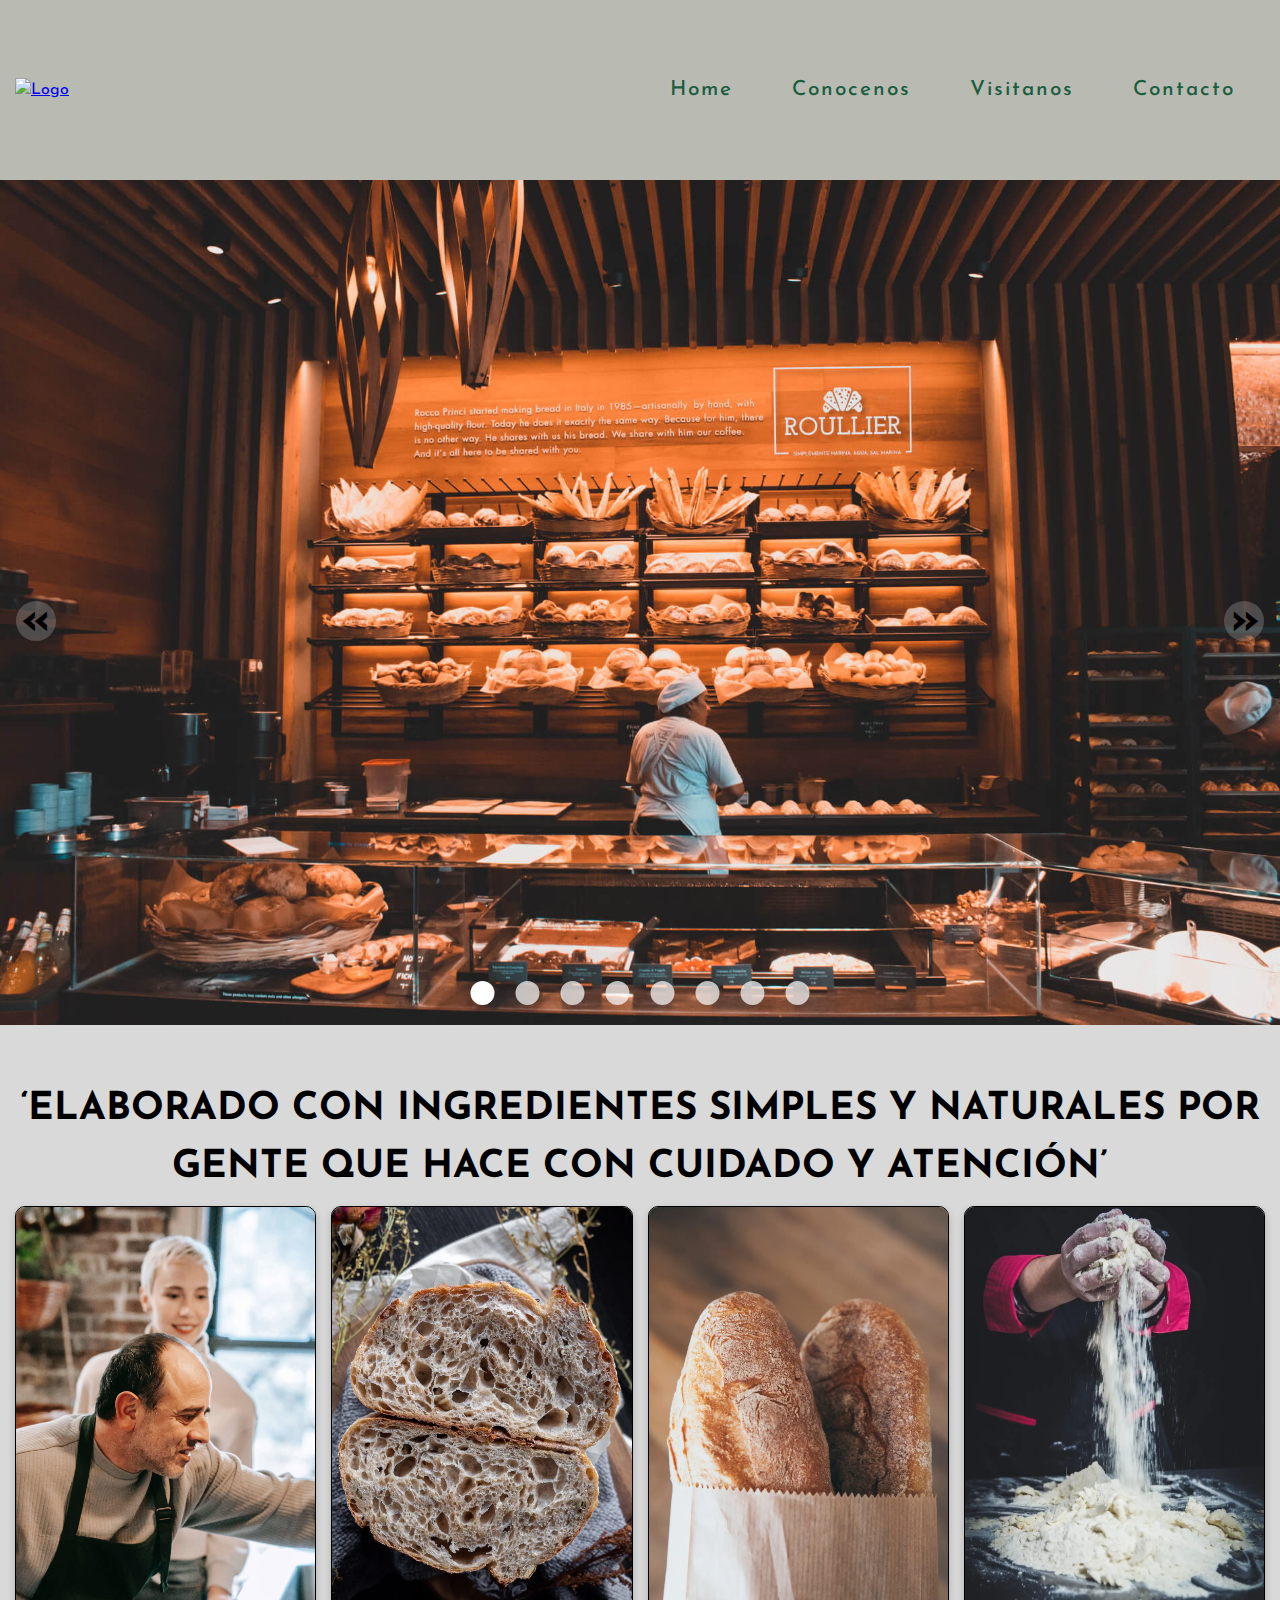
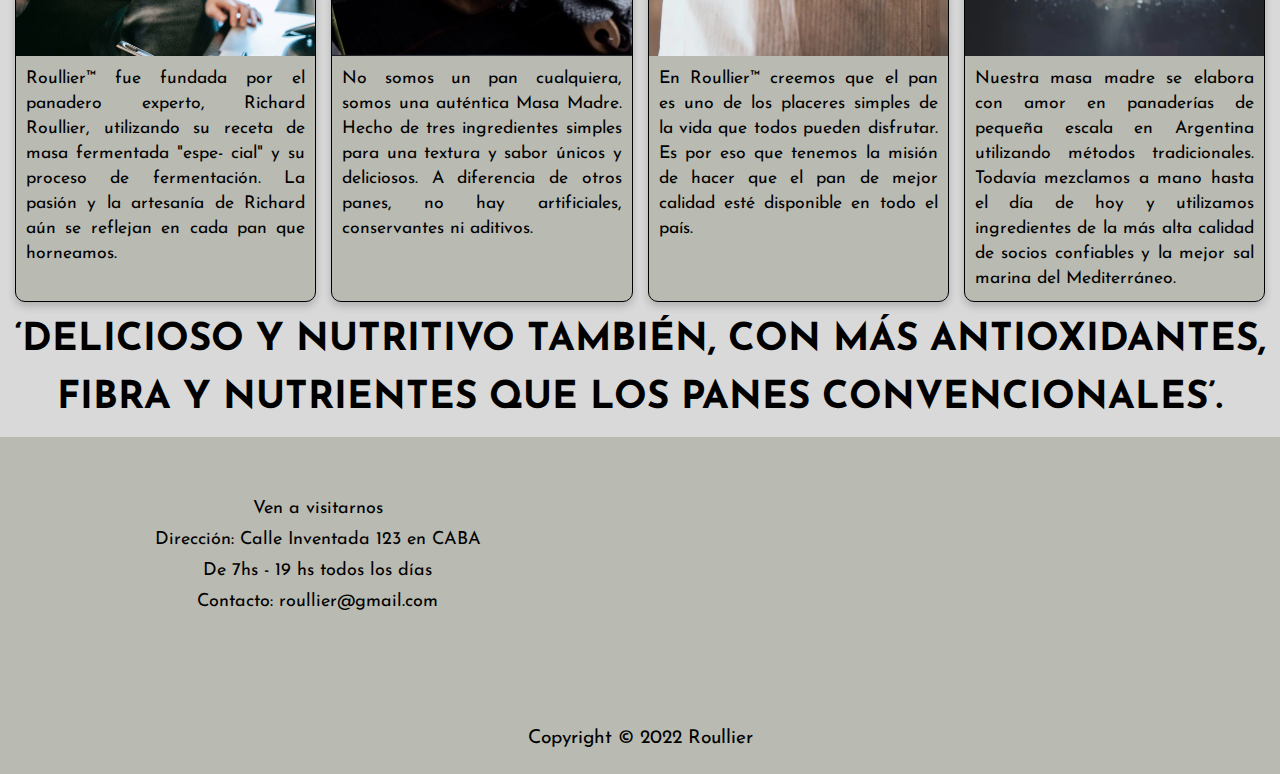
==== index.html @ 794fd3cb "cambio en conocenos" ====
<!DOCTYPE html>
<html lang="en">
<head>
	  <meta charset="UTF-8"/>
	  <meta content="width=device-width, initial-scale=1" name="viewport"/>
	  <title>Roullier™ Index</title>
	  <meta http-equiv="X-UA-Compatible" content="IE=edge"/>
	  <link rel="stylesheet" href="style.css"/>
	  <link rel="preconnect" href="https://fonts.googleapis.com"/>
	  <link rel="preconnect" href="https://fonts.gstatic.com" crossorigin/>
	  <link
			  href="https://fonts.googleapis.com/css2?family=Josefin+Sans:wght@400;500;600;700&family=Montserrat:wght@100&display=swap"
			  rel="stylesheet"
	  />
	  <script
			  src="https://kit.fontawesome.com/a5eb905d06.js"
			  crossorigin="anonymous"
	  ></script>
	  <link rel="shortcut icon" href="img/favicon.ico" type="image/x-icon"/>
</head>
<body>
<header class="primary-heading">
	  <nav class="nav">
			<div class="nav__logo">
				  <a href="#start">
						<img src="img/roullier-logo-no-background.png" alt="Logo"
						/></a>
			</div>
			<ul class="nav__links">
				  <li class="nav__link"><a href="#start">Home</a></li>
				  <li class="nav__link"><a href="/conocenos.html">Conocenos</a></li>
				  <li class="nav__link"><a href="#end">Visitanos</a></li>
				  <li class="nav__link"><a href="/contacto.html">Contacto</a></li>
			</ul>
			<div class="nav__burger">
				  <div class="line1"></div>
				  <div class="line2"></div>
				  <div class="line3"></div>
			</div>
	  </nav>
</header>
<main id="start" class="main">
	  <div class="carousel">
			<ul class="carousel__track">
				  <li class="carousel__img carousel__img-visible">
						<img src="img/imgCarousel1.webp" alt=""/>
				  </li>
				  <li class="carousel__img">
						<img src="img/imgCarousel2.webp" alt=""/>
				  </li>
				  <li class="carousel__img">
						<img src="img/imgCarousel3.webp" alt=""/>
				  </li>
				  <li class="carousel__img">
						<img src="img/imgCarousel4.webp" alt=""/>
				  </li>
				  <li class="carousel__img">
						<img src="img/imgCarousel5.webp" alt=""/>
				  </li>
				  <li class="carousel__img">
						<img src="img/imgCarousel6.webp" alt=""/>
				  </li>
				  <li class="carousel__img">
						<img src="img/imgCarousel7.webp" alt=""/>
				  </li>
				  <li class="carousel__img">
						<img src="img/imgCarousel8.webp" alt=""/>
				  </li>
			</ul>
			<div class="carousel__buttons">
				  <button class="carousel__button carousel__button--prev">
						&#171;
				  </button>
				  <button class="carousel__button carousel__button--next">
						&#187;
				  </button>
			</div>
			<div class="carousel__indicators">
				  <button
						  class="carousel__indicator carousel__indicator__active"
				  ></button>
				  <button class="carousel__indicator"></button>
				  <button class="carousel__indicator"></button>
				  <button class="carousel__indicator"></button>
				  <button class="carousel__indicator"></button>
				  <button class="carousel__indicator"></button>
				  <button class="carousel__indicator"></button>
				  <button class="carousel__indicator"></button>
			</div>
	  </div>
	  
	  <section class="section-one">
			<div class="section-one__text">
				  <h1>‘ELABORADO CON INGREDIENTES SIMPLES Y NATURALES POR GENTE QUE HACE CON
						CUIDADO Y ATENCIÓN’
				  </h1>
			</div>
			
			<div class="section-one__green">
				  <div class="card">
						<img src="img/imgCol1.webp" class="card__img"/>
						<div class="card__body">
							  <p class="card__text">
									Roullier™ fue fundada por el panadero experto, Richard Roullier,
									utilizando su receta de masa fermentada "espe- cial" y su proceso
									de fermentación. La pasión y la artesanía de Richard aún se
									reflejan en cada pan que horneamos.
							  </p>
						</div>
				  </div>
				  <div class="card">
						<img src="img/imgCol2.webp" class="card__img"/>
						<div class="card__body">
							  <p class="card__text">
									No somos un pan cualquiera, somos una auténtica Masa Madre.
									Hecho de tres ingredientes simples para una textura y sabor
									únicos y deliciosos. A diferencia de otros panes, no hay
									artificiales, conservantes ni aditivos.
							  </p>
						</div>
				  </div>
				  
				  <div class="card card__middle">
						<img src="img/imgCol3.webp" class="card__img"/>
						<div class="card__body">
							  <p class="card__text">
									En Roullier™ creemos que el pan es uno de los placeres simples
									de la vida que todos pueden disfrutar. Es por eso que tenemos la
									misión de hacer que el pan de mejor calidad esté disponible en
									todo el país.
							  </p>
						</div>
				  
				  </div>
				  
				  <div class="card card__middle">
						<img src="img/imgCol4.webp" class="card__img"/>
						<div class="card__body">
							  <p class="card__text">
									Nuestra masa madre se elabora con amor en panaderías de pequeña
									escala en Argentina utilizando métodos tradicionales. Todavía
									mezclamos a mano hasta el día de hoy y utilizamos ingredientes
									de la más alta calidad de socios confiables y la mejor sal
									marina del Mediterráneo.
							  </p>
						</div>
				  </div>
			
			</div>
			<div class="section-one__text">
				  <h1>
						‘DELICIOSO Y NUTRITIVO TAMBIÉN, CON MÁS ANTIOXIDANTES, FIBRA Y
						NUTRIENTES QUE LOS PANES CONVENCIONALES’.
				  </h1>
			</div>
	  
	  </section>
</main>

<footer class="footer">
	  <div class="footer__contact">
			<ul>
				  <li>Ven a visitarnos</li>
				  <li>Dirección: Calle Inventada 123 en CABA</li>
				  <li>De 7hs - 19 hs todos los días</li>
				  <li>Contacto: roullier@gmail.com</li>
				  <li>
						<a href=""><i class="fa-brands fa-whatsapp fa-xl"></i></a
						><a href=""><i class="fa-brands fa-instagram fa-xl"></i></a>
						<a href=""> <i class="fa-brands fa-facebook-f fa-xl"></i></a>
						<a href=""><i class="fa-brands fa-pinterest-p fa-xl"></i></a>
				  </li>
			</ul>
			<div class="map">
				  <iframe
						  src="https://www.google.com/maps/embed?pb=!1m18!1m12!1m3!1d105089.18487951913!2d-58.51975535823997!3d-34.603225189045624!2m3!1f0!2f0!3f0!3m2!1i1024!2i768!4f13.1!3m3!1m2!1s0x95bcb579510de101%3A0x88c0b776a1d90a3b!2zQm_Du2xhbg!5e0!3m2!1ses-419!2sar!4v1664682554172!5m2!1ses-419!2sar"
						  width="400"
						  height="200"
						  style="border: 0"
						  allowfullscreen=""
						  loading="lazy"
						  referrerpolicy="no-referrer-when-downgrade"
				  ></iframe>
			</div>
			
	  </div>
	  <p id="end">Copyright © 2022 Roullier</p>
</footer>
<script src="app.js"></script>
<script src="carousel.js"></script>
</body>
</html>
---- style.css ----
/*Reset*/
/* Box sizing reglas*/
*,
*::before,
*::after {
    box-sizing: border-box;
}

/* Remover margenes */
* {
    margin: 0;
    padding: 0;
}

/* remover estilo listas ul, al elemento con rol de lista */
ul[role="list"],
ol[role="list"] {
    list-style: none;
}

/* reseteo de root */
html:focus-within {
    scroll-behavior: smooth;
}

/* reseteo de body */
body {
    min-height: 100vh;
    text-rendering: optimizeSpeed;
    line-height: 1.5;
    font-family: "Josefin Sans", sans-serif;
    overflow-x: hidden;
    background-color: #d9d9d9;
}

/* los enlases que no tienen clase tienen estilo default */
a:not([class]) {
    text-decoration-skip-ink: auto;
}

/* reseteo de imagenes */
img,
picture {
    min-width: 100%;
    display: block;
}

/* letra botones heredadas */
input,
button,
textarea,
select {
    font: inherit;
}

/*FIN RESET*/

/*Estilo nav*/

.nav__logo {
    display: flex;
    position: relative;
}

.nav__logo img {
    width: 20vh;
}

nav {
    display: flex;
    position: fixed;
    top: 0;
    z-index: 2;
    width: 100%;
    align-items: center;
    justify-content: space-between;
    height: 20vh;
    background-color: #b9bbb2;
    padding: 15px;
}

.nav__links {
    display: flex;
    width: 50%;
    justify-content: space-around;
    align-items: center;
}

.nav__links a {
    color: #1B5D3F;
    font-weight: 500;
    font-size: 1.3rem;
    text-decoration: none;
    letter-spacing: 0.125rem;
    display: inline-block;
}

li {
    list-style: none;
}

.nav__burger {
    align-self: center;
    display: none;
}

.nav__burger div {
    background-color: #04020f;
    width: 3.125rem;
    height: 0.4rem;
    margin: 0.5rem;
    transition: all 0.5s ease;
}

.nav__links a:hover {
    transform: scale(110%);
}

/*Fin Estilo Nav*/

/*Carousel Style*/
.carousel {
    max-width: 100vw;
    height: 100vh;
    overflow: hidden;
    position: relative;
    margin-top: 19vh;
    background-color: #d9d9d9;
}

.carousel__img{
    display: none;
}

.carousel__track {
    inset: 0;
}

.carousel__track img {
    display: block;
    max-width: 100%;
    width: 100%;
    height: 100%;
    object-fit: cover;
    object-position: center;
}

.carousel__img-visible {
    display: block;
}

.slideAnimation {
    animation: slide 1.5s;
}


@keyframes slide {
    from {
        opacity: 0;

    }
    to {
        opacity: 1;

    }
}

.carousel__button {
    justify-content: center;
    object-position: center;
    font-weight: bold;
    height: 40px;
    width: 40px;
    line-height: 40px;
    position: absolute;
    top: 50%;
    transform: translateY(-50%);
    background-color: rgba(255, 255, 255, 20%);
    border: none;
    border-radius: 50%;
    font-size: 3rem;
    cursor: pointer;
    text-align: center;
}

.carousel__button--next {
    right: 1rem;
}

.carousel__button--prev {
    left: 1rem;
}

.carousel__button:hover {
    background-color: rgba(255, 255, 255, 50%);
}

.carousel__indicators {
    position: absolute;
    display: block;
    height: fit-content;
    width: fit-content;
    z-index: 1;
    top: 90%;
    right: 50%;
    transform: translateX(50%);
}

.carousel__indicator {
    width: 1.5rem;
    height: 1.5rem;
    margin: auto 0.5rem;
    border: none;
    border-radius: 50%;
    background-color: rgba(255, 255, 255, 0.7);
    cursor: pointer;
}

.carousel__indicator__active {
    background-color: rgba(255, 255, 255, 1);
}

/*Fin estilo carousel*/
/*section style*/
.section-one {
    margin: 0;
    display: block;
    justify-content: space-evenly;
    background-color: inherit;
    height: fit-content;
    text-align: center;
    align-items: center;
}

.section-one__text {
    text-align: center;
    padding: 10px;
    background-color: inherit;
    font-size: 1.2rem;
    height: fit-content;
}

.section-one h2 {
    text-align: center;
    padding: 20px;
    background-color: inherit;
    font-size: 1.2rem;
}

.section-one__green {
/*    display: flex;
    width: 100%;
    align-items: stretch;
    justify-content:space-between;
    height: auto;   */
    padding: 0 15px;
    display: grid;
    grid-template-columns: repeat(auto-fill, minmax(20%, 1fr));
    grid-gap: 15px;
}

.section-one__grey {
    display: flex;
    padding: 0px 10px 10px 10px;
    flex-direction: row;
    justify-content:space-around;
    background-color: #d9d9d9;
}

.contacto {
    display: flex;
    flex-flow: nowrap column;
    width: 100%;
}

.card {
    overflow: hidden;
    border: 1px solid black;
    background-color: #b9bbb2;
    border-radius: 10px;
    box-shadow: 0 4px 8px 0 rgba(0, 0, 0, 0.2);
    display: block;
    width: 100%;
    object-position: center;
    -webkit-border-radius: 10px;
    -moz-border-radius: 10px;
    -ms-border-radius: 10px;
    -o-border-radius: 10px;
}

.card__text {
    text-align: justify;
    font-size: 1.1rem;
    line-height: 25px;
    padding: 10px;
}
.section__col{
    width: 50%;
    padding:10px;
    text-align: justify;
}
.card:hover {
    transform: translateY(-10px);
    -webkit-transform: translateY(-10px);
    -moz-transform: translateY(-10px);
    -ms-transform: translateY(-10px);
    -o-transform: translateY(-10px);
}
.space{
    width:45px;
    height: 10px;
}
.form {
    padding: 1rem;
    margin: 0.5rem;
    font-size: 1.125rem;
    width: 85%;
    border-radius: 10px;
    border: none;
    -webkit-border-radius: 10px;
    -moz-border-radius: 10px;
    -ms-border-radius: 10px;
    -o-border-radius: 10px;
}

.form.area {
    height: 30vh;
}

.form.btn {
    justify-content: center;
    background: #b9bbb2;
    cursor: pointer;
    width: 8rem;
    height: 3rem;
    font-size: 1.5rem;
    line-height: 0.9rem;
    text-align: center;
    border-radius: 50px;
    border: 2px solid #b9bbb2;
    -webkit-border-radius: 50px;
    -moz-border-radius: 50px;
    -ms-border-radius: 50px;
    -o-border-radius: 50px;
    margin-bottom: 20px;
    cursor: pointer;
    box-shadow: 2px 2px 4px rgba(0, 0, 0, 0.1);

}

.form.btn:hover {
    background: #1B5D3F;
}

section img {
    max-width: 100%;
}

.fa-circle-check {
    opacity: 0;
    transform: translateY(25px);
    position: absolute;
    -webkit-transform: translateY(25px);
    -moz-transform: translateY(25px);
    -ms-transform: translateY(25px);
    -o-transform: translateY(25px);
    color: green;
    font-size: 1.5rem;
    font-weight: 600;
}

.fa-circle-xmark {
    opacity: 0;
    transform: translateY(25px);
    position: absolute;
    -webkit-transform: translateY(25px);
    -moz-transform: translateY(25px);
    -ms-transform: translateY(25px);
    -o-transform: translateY(25px);
    color: red;
    font-size: 1.5rem;
    font-weight: 600;
}

.error {
    color: red;
}

/*Fin estilo main*/
/*Estilos footer*/
.footer__contact {
    padding: 30px;
    display: flex;
    justify-content: space-around;
    align-items: center;
    text-align: center;
    width: 100%;
    background-color: #b9bbb2;
}

.footer__contact li {
    list-style: none;
    padding: 2px;
    font-size: 1.125rem;
}

.footer {
    display: flex;
    flex-flow: wrap row;
}

footer p {
    background-color: #b9bbb2;
    padding: 20px;
    text-align: center;
    font-size: 1.2rem;
}

.fa-brands {
    padding-top: 10px;
    margin: 10px;
}

.footer__contact a {
    color: #04020f;
}

#end {
    width: 100%;
    align-self: center;
}


/*Horizontal celus-tablet */
@media (min-width: 501px) and (max-width: 1023px) {
    .nav__links li {
        opacity: 0;
    }

    .nav__links {
        display: flex;
        position: absolute;
        right: 0;
        height: 90vh;
        top: 0;
        margin-top: 10vh;
        flex-direction: column;
        justify-content: start;
        width: 40%;
        transform: translatex(100%);
        transition: transform 0.5s ease-in;
        background-color: rgba(185, 187, 178, 90%);
    }

    .nav__links a {
        color: #1B5D3F;
        font-size: 1.5rem;
        font-weight: 600;
        padding: 30px;
    }

    nav {
        top: 0;
        position: fixed;
        background-color: #b9bbb2;
        display: flex;
        justify-content: space-between;
        z-index: 2;
        width: 100%;
        height: 10vh;
        padding: 9px;
    }

    .nav__burger {
        display: block;
        cursor: pointer;
        z-index: 5;
    }

    .nav__burger div {
        width: 25px;
        height: 3px;
        margin: 5px;
    }

    .nav__logo {
        display: flex;
        z-index: 5;
        align-self: center;
        width: fit-content;
    }

    .nav__logo img {
        width: 10vh;
    }

    .nav-active {
        transform: translateX(0%);
    }

    @keyframes navLinkFade {
        from {
            opacity: 0;
            transform: translateX(50px);
        }
        to {
            opacity: 1;
            transform: translateX(0px);
        }
    }
    .animateB .line1 {
        transform: rotate(-45deg) translate(-5px, 6px);
    }

    .animateB .line2 {
        opacity: 0;
    }

    .animateB .line3 {
        transform: rotate(45deg) translate(-5px, -6px);
    }

    .carousel {
        display: flex;
        margin-top: 0;
        height: fit-content;
    }
    .carousel__track img {
        width: 100%;
    }
    .carousel__button--next {
        right: 0.5rem;
    }

    .carousel__button--prev {
        left: 0.5rem;
    }
    .carousel__button {
        top: 60%;
        height: 35px;
        width: 35px;
        line-height: 35px;
        font-size: 2.5rem;
    }
    .carousel__indicators {
        position: absolute;
        display: block;
        top: 90%;
        z-index: 1;
    }

    .carousel__indicator {
        width: 1rem;
        height: 1rem;
        margin: auto 0.3rem;
    }

    .section-one__green {
        display:flex;
        flex-wrap: wrap;
        justify-content: space-between;
    }
    .card__middle{
        margin-top: 17px;
    }

    .card {
        width: 48%;
    }

    .card:hover {
        transform: translateY(0px);
    }
     .contacto{
         flex-direction: column;
         justify-content:center;
         background-color: #d9d9d9;
         flex-flow: column nowrap;
     }
     .form {
         font-size: 1.125rem;
         align-content: center;
     }

    .form.area {
        height: 30vh;
    }

    .btn {
        height: fit-content;
    }
    .section-one__text {
        font-size: 1rem;
    }
    .section-one__grey__form{
        flex-flow: row nowrap;
    }

    .contact{
        flex-flow: column wrap;
    }
    .section__col{
        width: 50%;
        padding:10px;
        text-align: justify;
    }
    .footer__contact ul {
        padding-bottom: 20px;
    }
     .section-one__grey p,h4{
             margin-bottom: 10px;
     }
    .footer__contact {
        flex-wrap: wrap;
    }
    .section-one__no-index {
        margin-top: 10vh;
    }

}

/*Vertical celus*/
@media (max-width: 500px){
    .nav__links li {
        opacity: 0;
    }

    .nav__links {
        display: flex;
        position: absolute;
        right: 0;
        height: 90vh;
        top: 0;
        margin-top: 10vh;
        flex-direction: column;
        justify-content: start;
        width: 40%;
        transform: translatex(100%);
        transition: transform 0.5s ease-in;
        background-color: rgba(185, 187, 178, 90%);
    }

    .nav__links a {
        color: #1B5D3F;
        font-size: 1.5rem;
        font-weight: 600;
        padding: 30px;
    }

    nav {
        top: 0;
        position: fixed;
        background-color: #b9bbb2;
        display: flex;
        justify-content: space-between;
        z-index: 2;
        width: 100%;
        height: 10vh;
        padding: 9px;
    }

    .nav__burger {
        display: block;
        cursor: pointer;
        z-index: 5;
    }

    .nav__burger div {
        width: 25px;
        height: 3px;
        margin: 5px;
    }

    .nav__logo {
        display: flex;
        z-index: 5;
        align-self: center;
        width: fit-content;
    }

    .nav__logo img {
        width: 10vh;
    }

    .nav-active {
        transform: translateX(0%);
    }

    @keyframes navLinkFade {
        from {
            opacity: 0;
            transform: translateX(50px);
        }
        to {
            opacity: 1;
            transform: translateX(0px);
        }
    }
    .animateB .line1 {
        transform: rotate(-45deg) translate(-5px, 6px);
    }

    .animateB .line2 {
        opacity: 0;
    }

    .animateB .line3 {
        transform: rotate(45deg) translate(-5px, -6px);
    }

    .carousel {
        display: flex;
        margin-top: 0;
        height: fit-content;
    }
    .carousel__track img {
        width: 100%;
    }
    .carousel__button--next {
        right: 0.5rem;
    }

    .carousel__button--prev {
        left: 0.5rem;
    }
    .carousel__button {
        height: 25px;
        width: 25px;
        line-height: 25px;
        font-size: 2rem;
    }
    .carousel__indicators {
        position: absolute;
        display: block;
        top: 90%;
        z-index: 1;
    }

    .carousel__indicator {
        width: 0.5rem;
        height: 0.5rem;
        margin: auto 0.1rem;
    }

    .section-one {
        margin: 0;
    }

    .section-one__green {
        display: grid;
        grid-template-columns: repeat(auto-fill, minmax(100%, 1fr));
        grid-gap: 20px;

    }
    .section-one__grey{
        flex-flow: column wrap;

    }
    .section__col{
        width: 100%;
        padding:10px;
        text-align: justify;
    }
    .section-one__no-index {
        margin-top: 10vh;
        
    }

    .footer__contact ul {
        padding-bottom: 20px;
    }

    .footer__contact {
        flex-wrap: wrap;
    }

    .form {
        font-size: 1.125rem;
        align-content: center;
    }

    .form.area {
        height: 30vh;
    }

    .form.btn {
        width: 7rem;
    }

    .primary-heading {
        margin-top: 7vh;
    }


    .card {
        width: 100%;
    }

    .card:hover {
        transform: translateY(0);
    }


    .section-one__text {
        font-size: 1rem;
    }


}
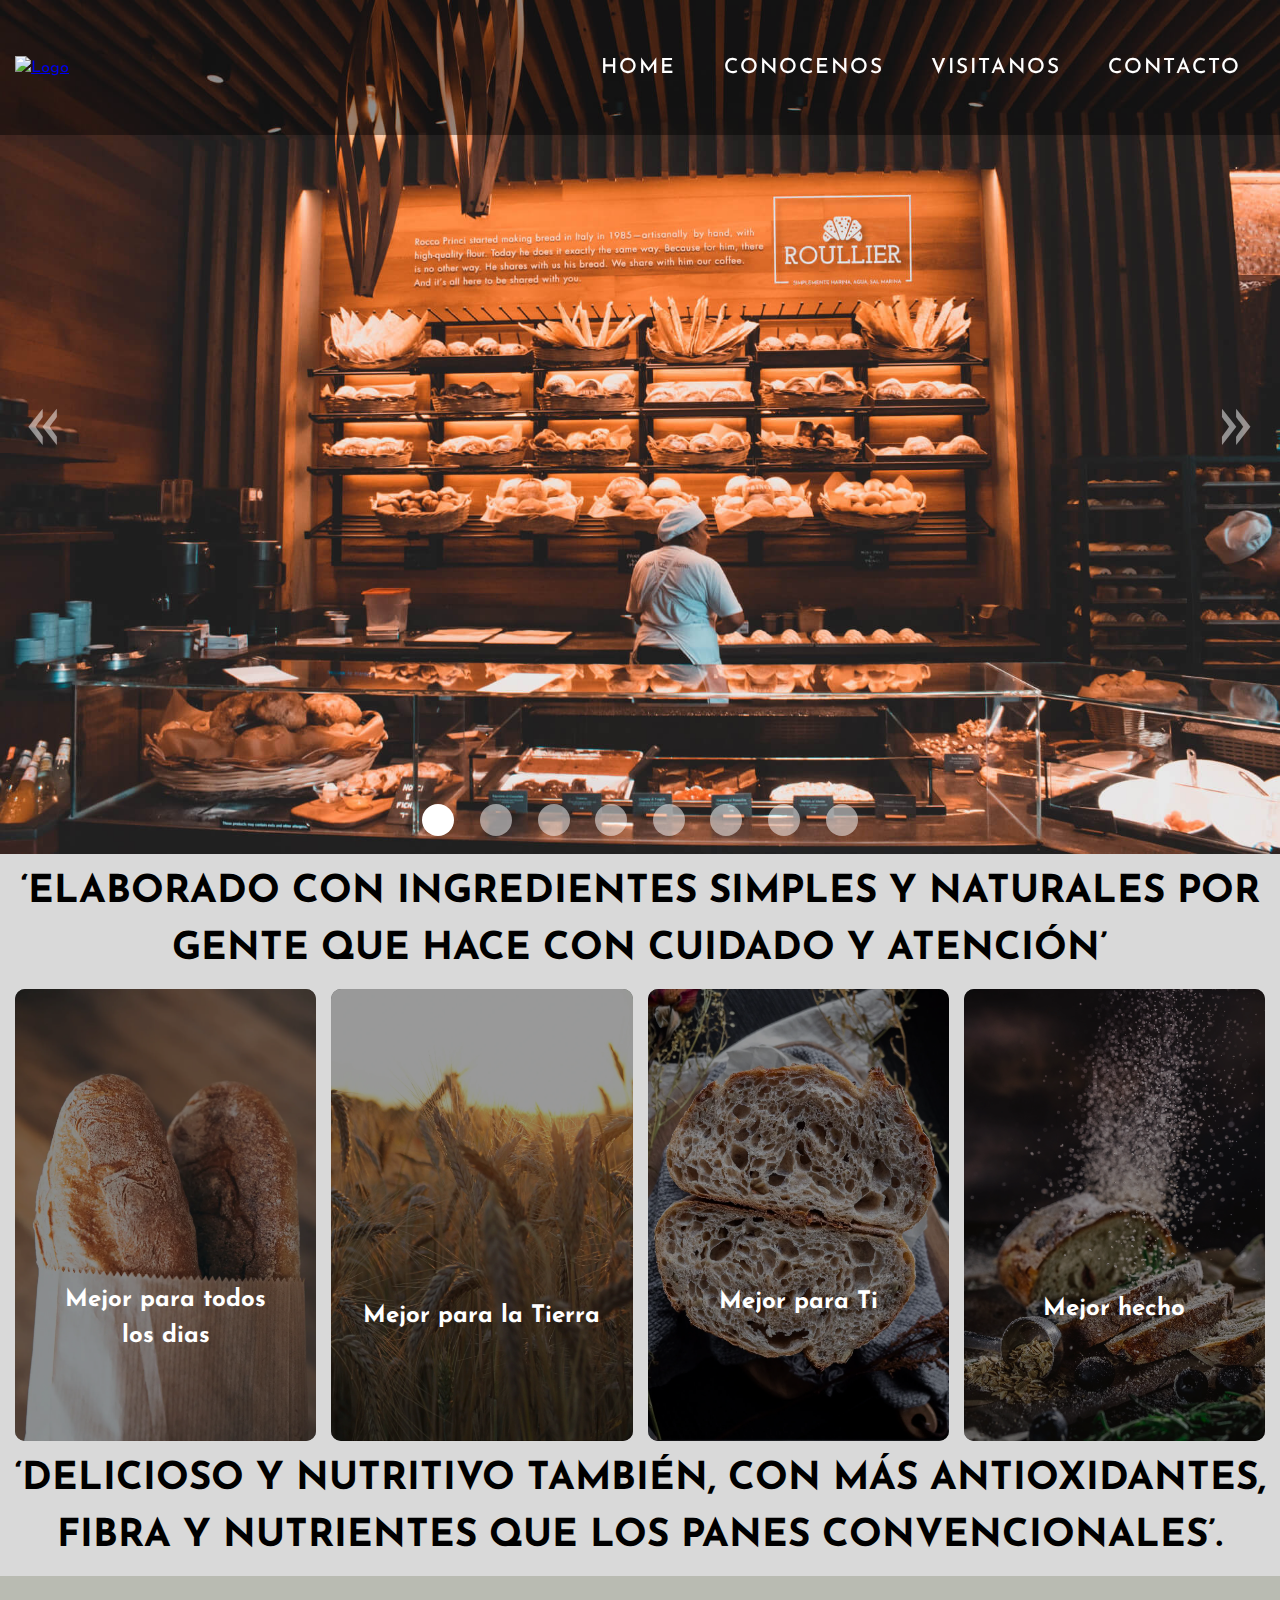
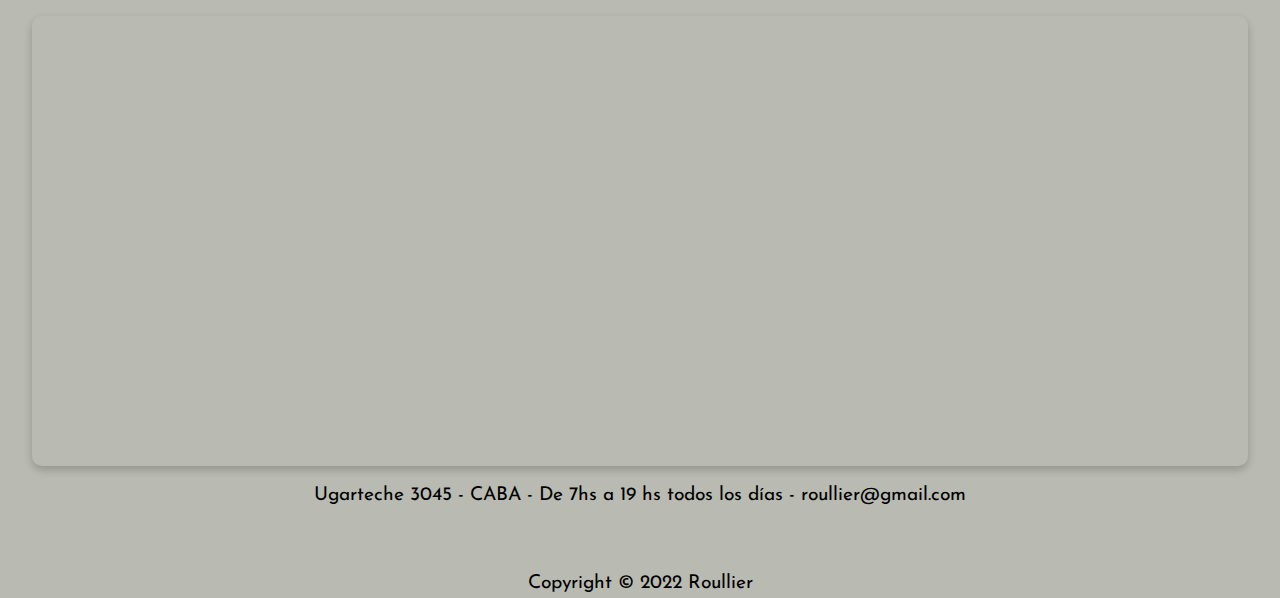
==== commit 4c4370ca: "cambio en indicadores de carousel" ====
--- a/index.html
+++ b/index.html
@@ -12,6 +12,12 @@
 			  href="https://fonts.googleapis.com/css2?family=Josefin+Sans:wght@400;500;600;700&family=Montserrat:wght@100&display=swap"
 			  rel="stylesheet"
 	  />
+	  <link rel="preconnect" href="https://fonts.googleapis.com">
+	  <link rel="preconnect" href="https://fonts.gstatic.com" crossorigin>
+	  <link href="https://fonts.googleapis.com/css2?family=Satisfy&display=swap" rel="stylesheet">
+	  <link rel="preconnect" href="https://fonts.googleapis.com">
+	  <link rel="preconnect" href="https://fonts.gstatic.com" crossorigin>
+	  <link href="https://fonts.googleapis.com/css2?family=Handlee&display=swap" rel="stylesheet">
 	  <script
 			  src="https://kit.fontawesome.com/a5eb905d06.js"
 			  crossorigin="anonymous"
@@ -22,15 +28,20 @@
 <header class="primary-heading">
 	  <nav class="nav">
 			<div class="nav__logo">
-				  <a href="#start">
+				  <a href="#start" class="nav__logo__desktop">
 						<img src="img/roullier-logo-no-background.png" alt="Logo"
+						/></a>
+				  <a href="#start" class="nav__logo__movil">
+						<img src="img/roullier-logo-no-background-C.png" alt="Logo"
 						/></a>
 			</div>
 			<ul class="nav__links">
-				  <li class="nav__link"><a href="#start">Home</a></li>
-				  <li class="nav__link"><a href="/conocenos.html">Conocenos</a></li>
-				  <li class="nav__link"><a href="#end">Visitanos</a></li>
-				  <li class="nav__link"><a href="/contacto.html">Contacto</a></li>
+				  <li class="nav__link"><a href="#start" class="nav__links-underline-animation">HOME</a></li>
+				  <li class="nav__link"><a href="./conocenos.html" class="nav__links-underline-animation">CONOCENOS</a>
+				  </li>
+				  <li class="nav__link"><a href="#end" class="nav__links-underline-animation">VISITANOS</a></li>
+				  <li class="nav__link"><a href="./contacto.html" class="nav__links-underline-animation">CONTACTO</a>
+				  </li>
 			</ul>
 			<div class="nav__burger">
 				  <div class="line1"></div>
@@ -76,16 +87,19 @@
 				  </button>
 			</div>
 			<div class="carousel__indicators">
-				  <button
-						  class="carousel__indicator carousel__indicator__active"
-				  ></button>
-				  <button class="carousel__indicator"></button>
-				  <button class="carousel__indicator"></button>
-				  <button class="carousel__indicator"></button>
-				  <button class="carousel__indicator"></button>
-				  <button class="carousel__indicator"></button>
-				  <button class="carousel__indicator"></button>
-				  <button class="carousel__indicator"></button>
+				  <div class="carousel__indicators-container">
+						<button
+								class="carousel__indicator carousel__indicator__active"
+						></button>
+						<button class="carousel__indicator"></button>
+						<button class="carousel__indicator"></button>
+						<button class="carousel__indicator"></button>
+						<button class="carousel__indicator"></button>
+						<button class="carousel__indicator"></button>
+						<button class="carousel__indicator"></button>
+						<button class="carousel__indicator"></button>
+				  </div>
+			
 			</div>
 	  </div>
 	  
@@ -98,53 +112,49 @@
 			
 			<div class="section-one__green">
 				  <div class="card">
-						<img src="img/imgCol1.webp" class="card__img"/>
-						<div class="card__body">
-							  <p class="card__text">
-									Roullier™ fue fundada por el panadero experto, Richard Roullier,
-									utilizando su receta de masa fermentada "espe- cial" y su proceso
-									de fermentación. La pasión y la artesanía de Richard aún se
-									reflejan en cada pan que horneamos.
+						<div class="card__img">
+							  <img src="./img/imgCol1.webp" alt="img_card">
+						</div>
+						<div class="card__txt">
+							  <h2>Mejor para todos los dias</h2>
+							  <p class="card__txt__p"> Disponible en todas las formas y tamaños para adaptarse a cada
+									ocasión en los estantes de los supermercados. </p>
+						</div>
+				  </div>
+				  
+				  <div class="card">
+						<div class="card__img">
+							  <img src="./img/imgCol2.webp" alt="img_card">
+						</div>
+						<div class="card__txt">
+							  <h2>Mejor para la Tierra</h2>
+							  <p> Buscaremos cultivos locales con granos que estén naturalmente llenos de
+									sabor y nutrición.</p>
+						</div>
+				  </div>
+				  <div class="card">
+						<div class="card__img">
+							  <img src="./img/imgCol4.webp" alt="img_card">
+						</div>
+						<div class="card__txt">
+							  <h2>Mejor para Ti</h2>
+							  <p> Usando una mezcla diversa de harinas, podemos lograr
+									una mayor profundidad de sabor y desbloquear su potencial nutricional.
 							  </p>
 						</div>
 				  </div>
 				  <div class="card">
-						<img src="img/imgCol2.webp" class="card__img"/>
-						<div class="card__body">
-							  <p class="card__text">
-									No somos un pan cualquiera, somos una auténtica Masa Madre.
-									Hecho de tres ingredientes simples para una textura y sabor
-									únicos y deliciosos. A diferencia de otros panes, no hay
-									artificiales, conservantes ni aditivos.
+						<div class="card__img">
+							  <img src="./img/imgCol3.webp" alt="img_card">
+						</div>
+						<div class="card__txt">
+							  <h2>Mejor hecho</h2>
+							  <p>No estamos limitados por el tiempo. No hay reglas a seguir.
+									El pan nos dirá cuándo está listo, solo tenemos que escuchar.
 							  </p>
 						</div>
 				  </div>
-				  
-				  <div class="card card__middle">
-						<img src="img/imgCol3.webp" class="card__img"/>
-						<div class="card__body">
-							  <p class="card__text">
-									En Roullier™ creemos que el pan es uno de los placeres simples
-									de la vida que todos pueden disfrutar. Es por eso que tenemos la
-									misión de hacer que el pan de mejor calidad esté disponible en
-									todo el país.
-							  </p>
-						</div>
-				  
-				  </div>
-				  
-				  <div class="card card__middle">
-						<img src="img/imgCol4.webp" class="card__img"/>
-						<div class="card__body">
-							  <p class="card__text">
-									Nuestra masa madre se elabora con amor en panaderías de pequeña
-									escala en Argentina utilizando métodos tradicionales. Todavía
-									mezclamos a mano hasta el día de hoy y utilizamos ingredientes
-									de la más alta calidad de socios confiables y la mejor sal
-									marina del Mediterráneo.
-							  </p>
-						</div>
-				  </div>
+			
 			
 			</div>
 			<div class="section-one__text">
@@ -158,12 +168,20 @@
 </main>
 
 <footer class="footer">
-	  <div class="footer__contact">
-			<ul>
-				  <li>Ven a visitarnos</li>
-				  <li>Dirección: Calle Inventada 123 en CABA</li>
-				  <li>De 7hs - 19 hs todos los días</li>
-				  <li>Contacto: roullier@gmail.com</li>
+	  <div class="footer">
+			<div class="footer__map">
+				  
+				  <iframe src="https://my.atlistmaps.com/map/07fa6cfb-878a-4bad-8d59-5516dfaedd36?share=true"
+						  allow="geolocation" width="100%" height="100%"
+						  height="200" frameborder="0" scrolling="no"
+						  allowfullscreen></iframe>
+			
+			</div>
+			<div class="footer__text">
+				  <p>Ugarteche 3045 - CABA - De 7hs a 19 hs todos los días - roullier@gmail.com</p>
+			</div>
+			
+			<ul class="footer__social">
 				  <li>
 						<a href=""><i class="fa-brands fa-whatsapp fa-xl"></i></a
 						><a href=""><i class="fa-brands fa-instagram fa-xl"></i></a>
@@ -171,20 +189,9 @@
 						<a href=""><i class="fa-brands fa-pinterest-p fa-xl"></i></a>
 				  </li>
 			</ul>
-			<div class="map">
-				  <iframe
-						  src="https://www.google.com/maps/embed?pb=!1m18!1m12!1m3!1d105089.18487951913!2d-58.51975535823997!3d-34.603225189045624!2m3!1f0!2f0!3f0!3m2!1i1024!2i768!4f13.1!3m3!1m2!1s0x95bcb579510de101%3A0x88c0b776a1d90a3b!2zQm_Du2xhbg!5e0!3m2!1ses-419!2sar!4v1664682554172!5m2!1ses-419!2sar"
-						  width="400"
-						  height="200"
-						  style="border: 0"
-						  allowfullscreen=""
-						  loading="lazy"
-						  referrerpolicy="no-referrer-when-downgrade"
-				  ></iframe>
-			</div>
-			
+			<p id="end">Copyright © 2022 Roullier</p>
 	  </div>
-	  <p id="end">Copyright © 2022 Roullier</p>
+
 </footer>
 <script src="app.js"></script>
 <script src="carousel.js"></script>
--- a/style.css
+++ b/style.css
@@ -56,38 +56,29 @@
 /*FIN RESET*/
 
 /*Estilo nav*/
-
-.nav__logo {
-    display: flex;
-    position: relative;
-}
-
-.nav__logo img {
-    width: 20vh;
-}
-
 nav {
     display: flex;
     position: fixed;
     top: 0;
-    z-index: 2;
+    z-index: 3;
     width: 100%;
     align-items: center;
     justify-content: space-between;
-    height: 20vh;
-    background-color: #b9bbb2;
+    height: 15vh;
+    background: rgba(0, 0, 0, 0.4);
     padding: 15px;
 }
 
 .nav__links {
     display: flex;
-    width: 50%;
+    width: 55%;
     justify-content: space-around;
     align-items: center;
 }
 
+
 .nav__links a {
-    color: #1B5D3F;
+    color: white;
     font-weight: 500;
     font-size: 1.3rem;
     text-decoration: none;
@@ -95,6 +86,31 @@
     display: inline-block;
 }
 
+.nav__links-underline-animation {
+    display: inline-block;
+    position: relative;
+    color: white;
+}
+
+.nav__links-underline-animation:after {
+    content: '';
+    position: absolute;
+    width: 100%;
+    transform: scaleX(0);
+    height: 2px;
+    bottom: 0;
+    left: 0;
+    background-color: white;
+    transform-origin: bottom right;
+    transition: transform 0.25s ease-out;
+}
+
+.nav__links-underline-animation:hover:after {
+    transform: scaleX(1);
+    transform-origin: bottom left;
+}
+
+
 li {
     list-style: none;
 }
@@ -102,33 +118,46 @@
 .nav__burger {
     align-self: center;
     display: none;
+    cursor: pointer;
+    z-index: 5;
 }
 
 .nav__burger div {
-    background-color: #04020f;
+    background-color: #1B5D3F;
+    border-radius: 2px;
     width: 3.125rem;
     height: 0.4rem;
     margin: 0.5rem;
     transition: all 0.5s ease;
 }
 
-.nav__links a:hover {
-    transform: scale(110%);
+.nav__logo {
+    display: flex;
+    position: relative;
+}
+
+.nav__logo img {
+    width: 20vh;
+}
+
+.nav__logo__movil {
+    display: none;
 }
 
 /*Fin Estilo Nav*/
 
 /*Carousel Style*/
 .carousel {
+    display: flex;
+    height: 100%;
     max-width: 100vw;
-    height: 100vh;
+    max-height: 100vh;
     overflow: hidden;
     position: relative;
-    margin-top: 19vh;
     background-color: #d9d9d9;
 }
 
-.carousel__img{
+.carousel__img {
     display: none;
 }
 
@@ -165,54 +194,67 @@
     }
 }
 
-.carousel__button {
-    justify-content: center;
-    object-position: center;
-    font-weight: bold;
-    height: 40px;
-    width: 40px;
-    line-height: 40px;
+.carousel__buttons {
+    display: flex;
+    width: 100%;
+    height: 20%;
+    max-height: 30vw;
     position: absolute;
     top: 50%;
     transform: translateY(-50%);
-    background-color: rgba(255, 255, 255, 20%);
+    justify-content: space-between;
+    padding: 0 1.5vw;
+    z-index: 2;
+
+}
+
+.carousel__button {
+    height: 100%;
+    width: 4%;
+    line-height: 4%;
+    background: none;
+    color: rgba(255, 255, 255, 0.5);
+    border: none;
+    font-size: 5vw;
+    cursor: pointer;
+    text-align: center;
+    transform: scale(1, 1.5);
+}
+
+.carousel__button:hover {
+    color: rgba(255, 255, 255, 1);
+}
+
+.carousel__indicators {
+    display: flex;
+    flex-wrap: nowrap;
+    position: absolute;
+    height: 100%;
+    width: 100%;
+    z-index: 1;
+    right: 50%;
+    transform: translateX(50%);
+    align-items: flex-end;
+    justify-content: center;
+    padding-bottom: 2vh;
+}
+
+.carousel__indicators-container {
+    display: flex;
+    gap: 2%;
+    height: 2em;
+    max-height: 30vw;
+    width: 100%;
+    justify-content: center;
+}
+
+.carousel__indicator {
+    width: 2em;
+    object-position: center;
+    height: 100%;
     border: none;
     border-radius: 50%;
-    font-size: 3rem;
-    cursor: pointer;
-    text-align: center;
-}
-
-.carousel__button--next {
-    right: 1rem;
-}
-
-.carousel__button--prev {
-    left: 1rem;
-}
-
-.carousel__button:hover {
-    background-color: rgba(255, 255, 255, 50%);
-}
-
-.carousel__indicators {
-    position: absolute;
-    display: block;
-    height: fit-content;
-    width: fit-content;
-    z-index: 1;
-    top: 90%;
-    right: 50%;
-    transform: translateX(50%);
-}
-
-.carousel__indicator {
-    width: 1.5rem;
-    height: 1.5rem;
-    margin: auto 0.5rem;
-    border: none;
-    border-radius: 50%;
-    background-color: rgba(255, 255, 255, 0.7);
+    background-color: rgba(255, 255, 255, 0.5);
     cursor: pointer;
 }
 
@@ -244,72 +286,83 @@
     text-align: center;
     padding: 20px;
     background-color: inherit;
-    font-size: 1.2rem;
+    font-size: 10vh;
 }
 
 .section-one__green {
-/*    display: flex;
+    display: flex;
     width: 100%;
     align-items: stretch;
-    justify-content:space-between;
-    height: auto;   */
+    justify-content: space-between;
+    height: auto;
+    gap: 15px;
     padding: 0 15px;
-    display: grid;
-    grid-template-columns: repeat(auto-fill, minmax(20%, 1fr));
-    grid-gap: 15px;
 }
 
 .section-one__grey {
     display: flex;
     padding: 0px 10px 10px 10px;
     flex-direction: row;
+    justify-content: space-around;
+    background-color: #d9d9d9;
+}
+
+.contacto {
+    display: flex;
+    flex-flow: nowrap column;
+    width: 100%;
+}
+
+.card {
+    display: flex;
+    position: relative;
+
+    height:100%;
+    width: 25%;
+    border-radius: 10px;
+    overflow: hidden;
+}
+
+.card__img {
+    position: relative;
+    background-color: rgba(0, 0, 0, 1);
+}
+.card img {
+    opacity: 0.6;
+}
+.card__txt {
+    display: flex;
+    flex-direction:column;
     justify-content:space-around;
-    background-color: #d9d9d9;
-}
-
-.contacto {
-    display: flex;
-    flex-flow: nowrap column;
-    width: 100%;
-}
-
-.card {
-    overflow: hidden;
-    border: 1px solid black;
-    background-color: #b9bbb2;
-    border-radius: 10px;
-    box-shadow: 0 4px 8px 0 rgba(0, 0, 0, 0.2);
-    display: block;
-    width: 100%;
-    object-position: center;
-    -webkit-border-radius: 10px;
-    -moz-border-radius: 10px;
-    -ms-border-radius: 10px;
-    -o-border-radius: 10px;
-}
-
-.card__text {
+    gap:0.5rem;
+    padding:38% 1rem;
+    position: absolute;
+    color: white;
+    text-align: center;
+    line-height: 1.5;
+    width: 100%;
+    height: 250%;
+    font-size: 1.1rem;
+    transition: all 0.5s ease;
+}
+
+.card__txt h2 {
+    font-size: 1.5rem;
+    padding:0 1rem;
+    background:none;
+}
+
+.section__col {
+    width: 50%;
+    padding: 10px;
     text-align: justify;
-    font-size: 1.1rem;
-    line-height: 25px;
-    padding: 10px;
-}
-.section__col{
-    width: 50%;
-    padding:10px;
-    text-align: justify;
-}
-.card:hover {
-    transform: translateY(-10px);
-    -webkit-transform: translateY(-10px);
-    -moz-transform: translateY(-10px);
-    -ms-transform: translateY(-10px);
-    -o-transform: translateY(-10px);
-}
-.space{
-    width:45px;
+}
+
+.space {
+    width: 45px;
     height: 10px;
 }
+
 .form {
     padding: 1rem;
     margin: 0.5rem;
@@ -327,9 +380,10 @@
     height: 30vh;
 }
 
-.form.btn {
+.form__btn {
     justify-content: center;
     background: #b9bbb2;
+    color: #1B5D3F;
     cursor: pointer;
     width: 8rem;
     height: 3rem;
@@ -348,8 +402,9 @@
 
 }
 
-.form.btn:hover {
-    background: #1B5D3F;
+.form__btn:hover {
+    background: #615E3F;
+    color: #b9bbb2;
 }
 
 section img {
@@ -388,30 +443,45 @@
 
 /*Fin estilo main*/
 /*Estilos footer*/
-.footer__contact {
-    padding: 30px;
-    display: flex;
+.footer {
+    padding-top: 20px;
+    display: flex;
+    flex-direction: column;
     justify-content: space-around;
     align-items: center;
     text-align: center;
     width: 100%;
     background-color: #b9bbb2;
-}
-
-.footer__contact li {
+    gap: 1rem;
+}
+
+.footer__map {
+    overflow: hidden;
+    border-radius: 10px;
+    box-shadow: 0 4px 8px 0 rgba(0, 0, 0, 0.2);
+    display: block;
+    width: 95%;
+    object-position: center;
+    height: 50vh;
+}
+
+.footer__text {
+    display: flex;
+    flex-direction: row;
+}
+
+.footer__social {
+    display: flex;
+    flex-direction: row;
+}
+
+.footer li {
     list-style: none;
-    padding: 2px;
     font-size: 1.125rem;
-}
-
-.footer {
-    display: flex;
-    flex-flow: wrap row;
 }
 
 footer p {
     background-color: #b9bbb2;
-    padding: 20px;
     text-align: center;
     font-size: 1.2rem;
 }
@@ -421,24 +491,202 @@
     margin: 10px;
 }
 
-.footer__contact a {
+.footer a {
     color: #04020f;
 }
 
 #end {
+    padding: 0;
     width: 100%;
     align-self: center;
 }
 
 
+
+@media (min-width: 1023px) {
+    .card__txt:hover {
+        height: 100%;
+        transition: all 0.5s ease;
+    }
+}
 /*Horizontal celus-tablet */
 @media (min-width: 501px) and (max-width: 1023px) {
-    .nav__links li {
+    /*Nav*/
+    nav {
+        height: 10vh;
+        padding: 9px;
+        background-color: #b9bbb2;
+    }
+
+    .nav__links {
+        position: absolute;
+        right: 0;
+        margin-top: 10vh;
+        height: 100vh;
+        top: 0;
+        flex-direction: column;
+        justify-content: start;
+        width: 40%;
+        transform: translatex(100%);
+        transition: transform 0.5s ease-in;
+        background-color: rgba(185, 187, 178, 90%);
+    }
+
+    .nav__links a {
+        font-size: 1.3rem;
+        color: #1B5D3F;
+        padding: 25px 0;
+    }
+
+    .nav__links-underline-animation:after {
+        display: none;
+    }
+
+
+    .nav__burger {
+        display: block;
+    }
+
+    .nav__burger div {
+        width: 25px;
+        height: 3px;
+        margin: 5px;
+    }
+
+    .nav__logo {
+        z-index: 5;
+        align-self: center;
+        width: fit-content;
+    }
+
+    .nav__logo img {
+        width: 10vh;
+    }
+
+    .nav__logo__desktop {
+        display: none;
+    }
+
+    .nav__logo__movil {
+        display: block;
+    }
+
+    .nav-active {
+        transform: translateX(0%);
+    }
+
+    .animateB .line1 {
+        transform: rotate(-45deg) translate(-5px, 6px);
+    }
+
+    .animateB .line2 {
         opacity: 0;
     }
 
+    .animateB .line3 {
+        transform: rotate(45deg) translate(-5px, -6px);
+    }
+
+    /*Carousel*/
+    .carousel {
+        margin-top: 10vh;
+    }
+
+    .carousel__track img {
+        width: 100%;
+    }
+
+    .carousel__indicators-container {
+        height: 1.25em;
+    }
+
+    .carousel__indicator {
+        width: 1.25em;
+    }
+
+    .section-one__green {
+        display: flex;
+        flex-wrap: wrap;
+        justify-content: center;
+    }
+
+    .card {
+        width: 48%;
+    }
+    .card__txt {
+        height: 100%;
+        justify-content:center;
+    }
+    .card__txt h2 {
+        background:none;
+    }
+
+    .contacto {
+        flex-direction: column;
+        justify-content: center;
+        background-color: #d9d9d9;
+        flex-flow: column nowrap;
+    }
+
+    .form {
+        font-size: 1.125rem;
+        align-content: center;
+    }
+
+    .form.area {
+        height: 30vh;
+    }
+
+    .btn {
+        height: fit-content;
+    }
+
+    .section-one__text {
+        font-size: 1rem;
+    }
+
+    .section-one__grey__form {
+        flex-flow: row nowrap;
+    }
+
+    .contact {
+        flex-flow: column wrap;
+    }
+
+    .section__col {
+        width: 50%;
+        padding: 10px;
+        text-align: justify;
+    }
+
+    .footer ul {
+        padding-bottom: 20px;
+    }
+
+    .section-one__grey p, h4 {
+        margin-bottom: 10px;
+    }
+
+    .footer {
+        flex-wrap: wrap;
+    }
+
+    .section-one__no-index {
+        margin-top: 10vh;
+    }
+
+}
+
+/*Vertical celus*/
+@media (max-width: 501px) {
+    /*Nav*/
+    nav {
+        height: 10vh;
+        padding: 9px;
+        background-color: #b9bbb2;
+    }
+
     .nav__links {
-        display: flex;
         position: absolute;
         right: 0;
         height: 90vh;
@@ -453,28 +701,21 @@
     }
 
     .nav__links a {
+        font-size: 1rem;
         color: #1B5D3F;
-        font-size: 1.5rem;
-        font-weight: 600;
-        padding: 30px;
-    }
-
-    nav {
-        top: 0;
-        position: fixed;
-        background-color: #b9bbb2;
-        display: flex;
-        justify-content: space-between;
-        z-index: 2;
-        width: 100%;
-        height: 10vh;
-        padding: 9px;
+        padding: 20px 0;
+    }
+
+    .nav__links-underline-animation:after {
+        display: none;
+    }
+
+    .nav__links a:hover {
+        transform: none;
     }
 
     .nav__burger {
         display: block;
-        cursor: pointer;
-        z-index: 5;
     }
 
     .nav__burger div {
@@ -483,8 +724,7 @@
         margin: 5px;
     }
 
-    .nav__logo {
-        display: flex;
+    .nav__logo {;
         z-index: 5;
         align-self: center;
         width: fit-content;
@@ -494,20 +734,18 @@
         width: 10vh;
     }
 
+    .nav__logo__desktop {
+        display: none;
+    }
+
+    .nav__logo__movil {
+        display: block;
+    }
+
     .nav-active {
         transform: translateX(0%);
     }
 
-    @keyframes navLinkFade {
-        from {
-            opacity: 0;
-            transform: translateX(50px);
-        }
-        to {
-            opacity: 1;
-            transform: translateX(0px);
-        }
-    }
     .animateB .line1 {
         transform: rotate(-45deg) translate(-5px, 6px);
     }
@@ -520,257 +758,44 @@
         transform: rotate(45deg) translate(-5px, -6px);
     }
 
+    /*Carousel*/
     .carousel {
-        display: flex;
-        margin-top: 0;
-        height: fit-content;
-    }
-    .carousel__track img {
-        width: 100%;
-    }
-    .carousel__button--next {
-        right: 0.5rem;
-    }
-
-    .carousel__button--prev {
-        left: 0.5rem;
-    }
-    .carousel__button {
-        top: 60%;
-        height: 35px;
-        width: 35px;
-        line-height: 35px;
-        font-size: 2.5rem;
-    }
-    .carousel__indicators {
-        position: absolute;
-        display: block;
-        top: 90%;
-        z-index: 1;
+        margin-top: 10vh;
+    }
+
+    .carousel__indicators-container {
+        height: 1em;
+        gap: 3%;
     }
 
     .carousel__indicator {
-        width: 1rem;
-        height: 1rem;
-        margin: auto 0.3rem;
-    }
-
-    .section-one__green {
-        display:flex;
-        flex-wrap: wrap;
-        justify-content: space-between;
-    }
-    .card__middle{
-        margin-top: 17px;
-    }
-
-    .card {
-        width: 48%;
-    }
-
-    .card:hover {
-        transform: translateY(0px);
-    }
-     .contacto{
-         flex-direction: column;
-         justify-content:center;
-         background-color: #d9d9d9;
-         flex-flow: column nowrap;
-     }
-     .form {
-         font-size: 1.125rem;
-         align-content: center;
-     }
-
-    .form.area {
-        height: 30vh;
-    }
-
-    .btn {
-        height: fit-content;
-    }
-    .section-one__text {
-        font-size: 1rem;
-    }
-    .section-one__grey__form{
-        flex-flow: row nowrap;
-    }
-
-    .contact{
-        flex-flow: column wrap;
-    }
-    .section__col{
-        width: 50%;
-        padding:10px;
-        text-align: justify;
-    }
-    .footer__contact ul {
-        padding-bottom: 20px;
-    }
-     .section-one__grey p,h4{
-             margin-bottom: 10px;
-     }
-    .footer__contact {
-        flex-wrap: wrap;
-    }
+        width: 1em;
+    }
+
     .section-one__no-index {
         margin-top: 10vh;
     }
 
-}
-
-/*Vertical celus*/
-@media (max-width: 500px){
-    .nav__links li {
-        opacity: 0;
-    }
-
-    .nav__links {
-        display: flex;
-        position: absolute;
-        right: 0;
-        height: 90vh;
-        top: 0;
-        margin-top: 10vh;
-        flex-direction: column;
-        justify-content: start;
-        width: 40%;
-        transform: translatex(100%);
-        transition: transform 0.5s ease-in;
-        background-color: rgba(185, 187, 178, 90%);
-    }
-
-    .nav__links a {
-        color: #1B5D3F;
-        font-size: 1.5rem;
-        font-weight: 600;
-        padding: 30px;
-    }
-
-    nav {
-        top: 0;
-        position: fixed;
-        background-color: #b9bbb2;
-        display: flex;
-        justify-content: space-between;
-        z-index: 2;
+    .section-one__green {
+        flex-wrap: wrap;
+
+    }
+
+    .section-one__grey {
+        flex-flow: column wrap;
+    }
+
+    .section__col {
         width: 100%;
-        height: 10vh;
-        padding: 9px;
-    }
-
-    .nav__burger {
-        display: block;
-        cursor: pointer;
-        z-index: 5;
-    }
-
-    .nav__burger div {
-        width: 25px;
-        height: 3px;
-        margin: 5px;
-    }
-
-    .nav__logo {
-        display: flex;
-        z-index: 5;
-        align-self: center;
-        width: fit-content;
-    }
-
-    .nav__logo img {
-        width: 10vh;
-    }
-
-    .nav-active {
-        transform: translateX(0%);
-    }
-
-    @keyframes navLinkFade {
-        from {
-            opacity: 0;
-            transform: translateX(50px);
-        }
-        to {
-            opacity: 1;
-            transform: translateX(0px);
-        }
-    }
-    .animateB .line1 {
-        transform: rotate(-45deg) translate(-5px, 6px);
-    }
-
-    .animateB .line2 {
-        opacity: 0;
-    }
-
-    .animateB .line3 {
-        transform: rotate(45deg) translate(-5px, -6px);
-    }
-
-    .carousel {
-        display: flex;
-        margin-top: 0;
-        height: fit-content;
-    }
-    .carousel__track img {
-        width: 100%;
-    }
-    .carousel__button--next {
-        right: 0.5rem;
-    }
-
-    .carousel__button--prev {
-        left: 0.5rem;
-    }
-    .carousel__button {
-        height: 25px;
-        width: 25px;
-        line-height: 25px;
-        font-size: 2rem;
-    }
-    .carousel__indicators {
-        position: absolute;
-        display: block;
-        top: 90%;
-        z-index: 1;
-    }
-
-    .carousel__indicator {
-        width: 0.5rem;
-        height: 0.5rem;
-        margin: auto 0.1rem;
-    }
-
-    .section-one {
-        margin: 0;
-    }
-
-    .section-one__green {
-        display: grid;
-        grid-template-columns: repeat(auto-fill, minmax(100%, 1fr));
-        grid-gap: 20px;
-
-    }
-    .section-one__grey{
-        flex-flow: column wrap;
-
-    }
-    .section__col{
-        width: 100%;
-        padding:10px;
+        padding: 10px;
         text-align: justify;
     }
-    .section-one__no-index {
-        margin-top: 10vh;
-        
-    }
-
-    .footer__contact ul {
+
+    .footer ul {
         padding-bottom: 20px;
     }
 
-    .footer__contact {
+    .footer {
         flex-wrap: wrap;
     }
 
@@ -787,23 +812,21 @@
         width: 7rem;
     }
 
-    .primary-heading {
-        margin-top: 7vh;
-    }
-
-
     .card {
         width: 100%;
     }
-
+    .card__txt {
+        height: 100%;
+        justify-content:center;
+    }
+    .card__txt h2 {
+        background:none;
+    }
     .card:hover {
         transform: translateY(0);
     }
 
-
     .section-one__text {
         font-size: 1rem;
     }
-
-
-}
+}
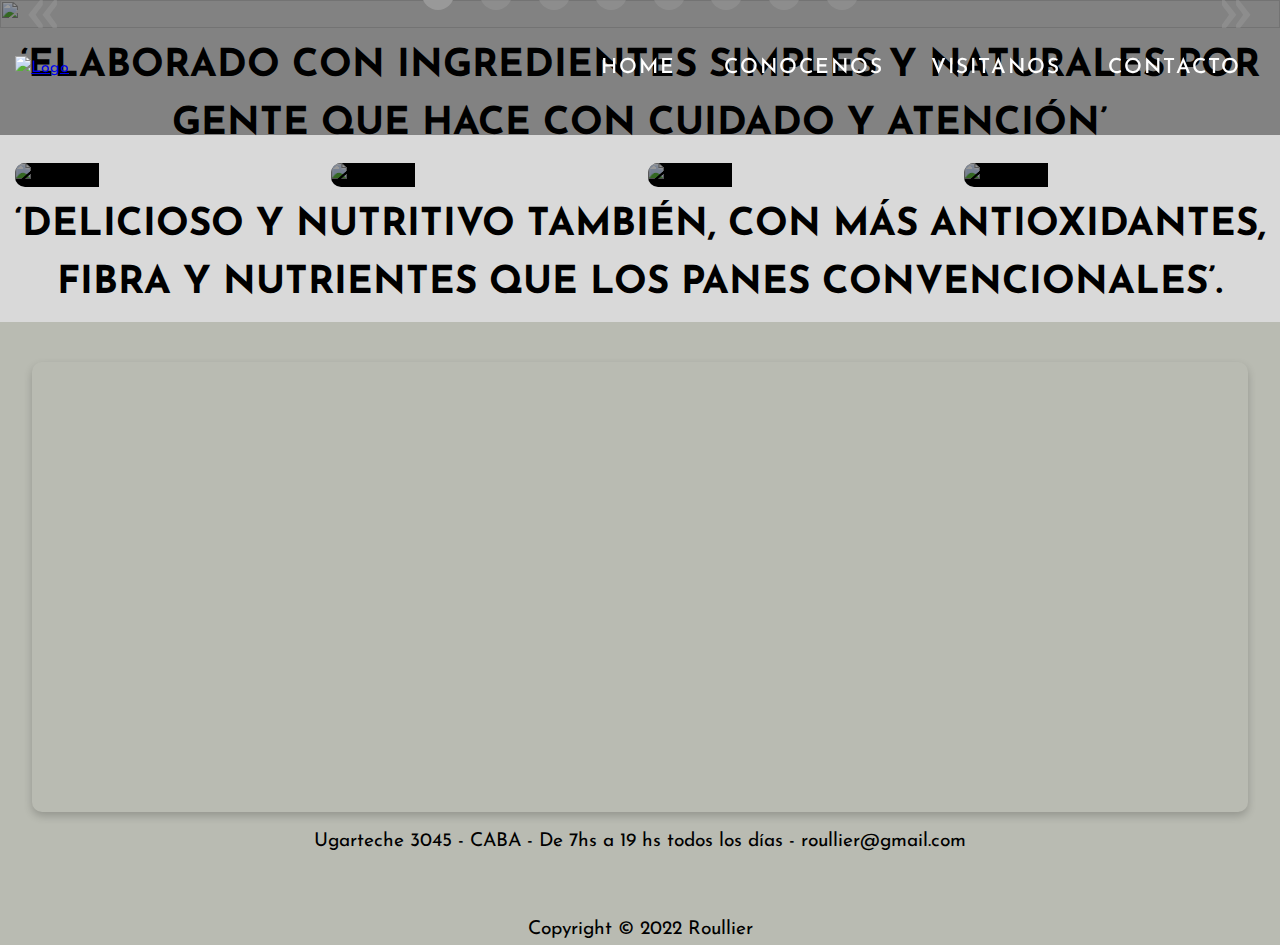
==== commit b09204cd: "arreglo imagenes" ====
--- a/index.html
+++ b/index.html
@@ -12,27 +12,22 @@
 			  href="https://fonts.googleapis.com/css2?family=Josefin+Sans:wght@400;500;600;700&family=Montserrat:wght@100&display=swap"
 			  rel="stylesheet"
 	  />
-	  <link rel="preconnect" href="https://fonts.googleapis.com">
-	  <link rel="preconnect" href="https://fonts.gstatic.com" crossorigin>
-	  <link href="https://fonts.googleapis.com/css2?family=Satisfy&display=swap" rel="stylesheet">
-	  <link rel="preconnect" href="https://fonts.googleapis.com">
-	  <link rel="preconnect" href="https://fonts.gstatic.com" crossorigin>
-	  <link href="https://fonts.googleapis.com/css2?family=Handlee&display=swap" rel="stylesheet">
 	  <script
 			  src="https://kit.fontawesome.com/a5eb905d06.js"
 			  crossorigin="anonymous"
 	  ></script>
 	  <link rel="shortcut icon" href="img/favicon.ico" type="image/x-icon"/>
+
 </head>
 <body>
 <header class="primary-heading">
 	  <nav class="nav">
 			<div class="nav__logo">
 				  <a href="#start" class="nav__logo__desktop">
-						<img src="img/roullier-logo-no-background.png" alt="Logo"
+						<img src="https://ingyrial.sirv.com/Images/Roullier/roullier-logo-no-background.png" alt="Logo"
 						/></a>
 				  <a href="#start" class="nav__logo__movil">
-						<img src="img/roullier-logo-no-background-C.png" alt="Logo"
+						<img src="https://ingyrial.sirv.com/Images/Roullier/roullier-logo-no-background-C.png" alt="Logo"
 						/></a>
 			</div>
 			<ul class="nav__links">
@@ -51,33 +46,13 @@
 	  </nav>
 </header>
 <main id="start" class="main">
+	  
 	  <div class="carousel">
-			<ul class="carousel__track">
-				  <li class="carousel__img carousel__img-visible">
-						<img src="img/imgCarousel1.webp" alt=""/>
-				  </li>
-				  <li class="carousel__img">
-						<img src="img/imgCarousel2.webp" alt=""/>
-				  </li>
-				  <li class="carousel__img">
-						<img src="img/imgCarousel3.webp" alt=""/>
-				  </li>
-				  <li class="carousel__img">
-						<img src="img/imgCarousel4.webp" alt=""/>
-				  </li>
-				  <li class="carousel__img">
-						<img src="img/imgCarousel5.webp" alt=""/>
-				  </li>
-				  <li class="carousel__img">
-						<img src="img/imgCarousel6.webp" alt=""/>
-				  </li>
-				  <li class="carousel__img">
-						<img src="img/imgCarousel7.webp" alt=""/>
-				  </li>
-				  <li class="carousel__img">
-						<img src="img/imgCarousel8.webp" alt=""/>
-				  </li>
-			</ul>
+			<div class="carousel__track">
+				  <img class="carousel__img slideAnimation" id="img1" src="https://ingyrial.sirv.com/Images/Roullier/imgCarousel1.webp" alt=""/>
+				  <img class="carousel__img carousel__hidden" id="img2" src="https://ingyrial.sirv.com/Images/Roullier/imgCarousel1.webp" alt=""/>
+			</div>
+		
 			<div class="carousel__buttons">
 				  <button class="carousel__button carousel__button--prev">
 						&#171;
@@ -113,7 +88,7 @@
 			<div class="section-one__green">
 				  <div class="card">
 						<div class="card__img">
-							  <img src="./img/imgCol1.webp" alt="img_card">
+							  <img src="https://ingyrial.sirv.com/Images/Roullier/imgCol1.webp" alt="img_card">
 						</div>
 						<div class="card__txt">
 							  <h2>Mejor para todos los dias</h2>
@@ -124,7 +99,7 @@
 				  
 				  <div class="card">
 						<div class="card__img">
-							  <img src="./img/imgCol2.webp" alt="img_card">
+							  <img src="https://ingyrial.sirv.com/Images/Roullier/imgCol2.webp" alt="img_card">
 						</div>
 						<div class="card__txt">
 							  <h2>Mejor para la Tierra</h2>
@@ -132,9 +107,21 @@
 									sabor y nutrición.</p>
 						</div>
 				  </div>
+				
 				  <div class="card">
 						<div class="card__img">
-							  <img src="./img/imgCol4.webp" alt="img_card">
+							  <img src="https://ingyrial.sirv.com/Images/Roullier/imgCol3.webp" alt="img_card">
+						</div>
+						<div class="card__txt">
+							  <h2>Mejor hecho</h2>
+							  <p>No estamos limitados por el tiempo. No hay reglas a seguir.
+									El pan nos dirá cuándo está listo, solo tenemos que escuchar.
+							  </p>
+						</div>
+				  </div>
+				  <div class="card">
+						<div class="card__img">
+							  <img src="https://ingyrial.sirv.com/Images/Roullier/imgCol4.webp" alt="img_card">
 						</div>
 						<div class="card__txt">
 							  <h2>Mejor para Ti</h2>
@@ -143,18 +130,6 @@
 							  </p>
 						</div>
 				  </div>
-				  <div class="card">
-						<div class="card__img">
-							  <img src="./img/imgCol3.webp" alt="img_card">
-						</div>
-						<div class="card__txt">
-							  <h2>Mejor hecho</h2>
-							  <p>No estamos limitados por el tiempo. No hay reglas a seguir.
-									El pan nos dirá cuándo está listo, solo tenemos que escuchar.
-							  </p>
-						</div>
-				  </div>
-			
 			
 			</div>
 			<div class="section-one__text">
@@ -171,10 +146,9 @@
 	  <div class="footer">
 			<div class="footer__map">
 				  
-				  <iframe src="https://my.atlistmaps.com/map/07fa6cfb-878a-4bad-8d59-5516dfaedd36?share=true"
-						  allow="geolocation" width="100%" height="100%"
-						  height="200" frameborder="0" scrolling="no"
-						  allowfullscreen></iframe>
+				  <iframe class="footer_map_m" src="https://www.google.com/maps/embed?pb=!1m18!1m12!1m3!1d3284.9210268845573!2d-58.41419788528362!3d-34.580864763795184!2m3!1f0!2f0!3f0!3m2!1i1024!2i768!4f13.1!3m3!1m2!1s0x95bcb5795131f749%3A0xf50ee84d8ef597e0!2sUgarteche%203045%2C%20C1425EVE%20CABA!5e0!3m2!1ses-419!2sar!4v1667172277852!5m2!1ses-419!2sar"
+						style="border:0;" allowfullscreen="" loading="lazy"
+						  referrerpolicy="no-referrer-when-downgrade"></iframe>
 			
 			</div>
 			<div class="footer__text">
@@ -193,7 +167,7 @@
 	  </div>
 
 </footer>
+<script src="carousel.js"></script>
 <script src="app.js"></script>
-<script src="carousel.js"></script>
 </body>
 </html>
--- a/style.css
+++ b/style.css
@@ -150,24 +150,27 @@
 .carousel {
     display: flex;
     height: 100%;
-    max-width: 100vw;
+    max-width: 100%;
     max-height: 100vh;
+    position: relative;
     overflow: hidden;
-    position: relative;
     background-color: #d9d9d9;
 }
 
 .carousel__img {
     display: none;
+    overflow: hidden;
 }
 
 .carousel__track {
     inset: 0;
+
 }
 
 .carousel__track img {
     display: block;
-    max-width: 100%;
+    position:relative;
+   min-width:100vw;
     width: 100%;
     height: 100%;
     object-fit: cover;
@@ -286,7 +289,7 @@
     text-align: center;
     padding: 20px;
     background-color: inherit;
-    font-size: 10vh;
+    font-size: 1.3rem;
 }
 
 .section-one__green {
@@ -301,10 +304,21 @@
 
 .section-one__grey {
     display: flex;
-    padding: 0px 10px 10px 10px;
+    padding: 0 10px 10px 10px;
     flex-direction: row;
     justify-content: space-around;
     background-color: #d9d9d9;
+}
+
+.section-one__no-index img{
+    width: 100%;
+    height: 100%;
+    object-fit: cover;
+    object-position: center;
+    max-width: 100vw;
+    max-height: 100vh;
+    overflow: hidden;
+    position: relative;
 }
 
 .contacto {
@@ -372,8 +386,6 @@
     border: none;
     -webkit-border-radius: 10px;
     -moz-border-radius: 10px;
-    -ms-border-radius: 10px;
-    -o-border-radius: 10px;
 }
 
 .form.area {
@@ -394,10 +406,7 @@
     border: 2px solid #b9bbb2;
     -webkit-border-radius: 50px;
     -moz-border-radius: 50px;
-    -ms-border-radius: 50px;
-    -o-border-radius: 50px;
     margin-bottom: 20px;
-    cursor: pointer;
     box-shadow: 2px 2px 4px rgba(0, 0, 0, 0.1);
 
 }
@@ -415,10 +424,6 @@
     opacity: 0;
     transform: translateY(25px);
     position: absolute;
-    -webkit-transform: translateY(25px);
-    -moz-transform: translateY(25px);
-    -ms-transform: translateY(25px);
-    -o-transform: translateY(25px);
     color: green;
     font-size: 1.5rem;
     font-weight: 600;
@@ -428,10 +433,6 @@
     opacity: 0;
     transform: translateY(25px);
     position: absolute;
-    -webkit-transform: translateY(25px);
-    -moz-transform: translateY(25px);
-    -ms-transform: translateY(25px);
-    -o-transform: translateY(25px);
     color: red;
     font-size: 1.5rem;
     font-weight: 600;
@@ -463,6 +464,15 @@
     width: 95%;
     object-position: center;
     height: 50vh;
+
+}
+
+.footer__map iframe {
+    height:100%;
+    width:100%;
+    border:0;
+filter: grayscale(80%);
+
 }
 
 .footer__text {
@@ -501,6 +511,28 @@
     align-self: center;
 }
 
+  .fa-badge-check{
+      width: 25vh;
+      height: 25vh;
+  }
+  .confirmacion-formulario{
+      margin-top:30vh;
+      display: flex;
+      flex-direction: column;
+      align-items: center;
+
+  }
+.confirmacion-formulario p{
+      font-size:2rem;
+  }
+.confirmacion-formulario h1{
+    font-size:3rem;
+  }
+.confirmacion-formulario__ico{
+    width: 20vh;
+    margin-bottom:10vh;
+  fill:darkolivegreen;
+}
 
 
 @media (min-width: 1023px) {
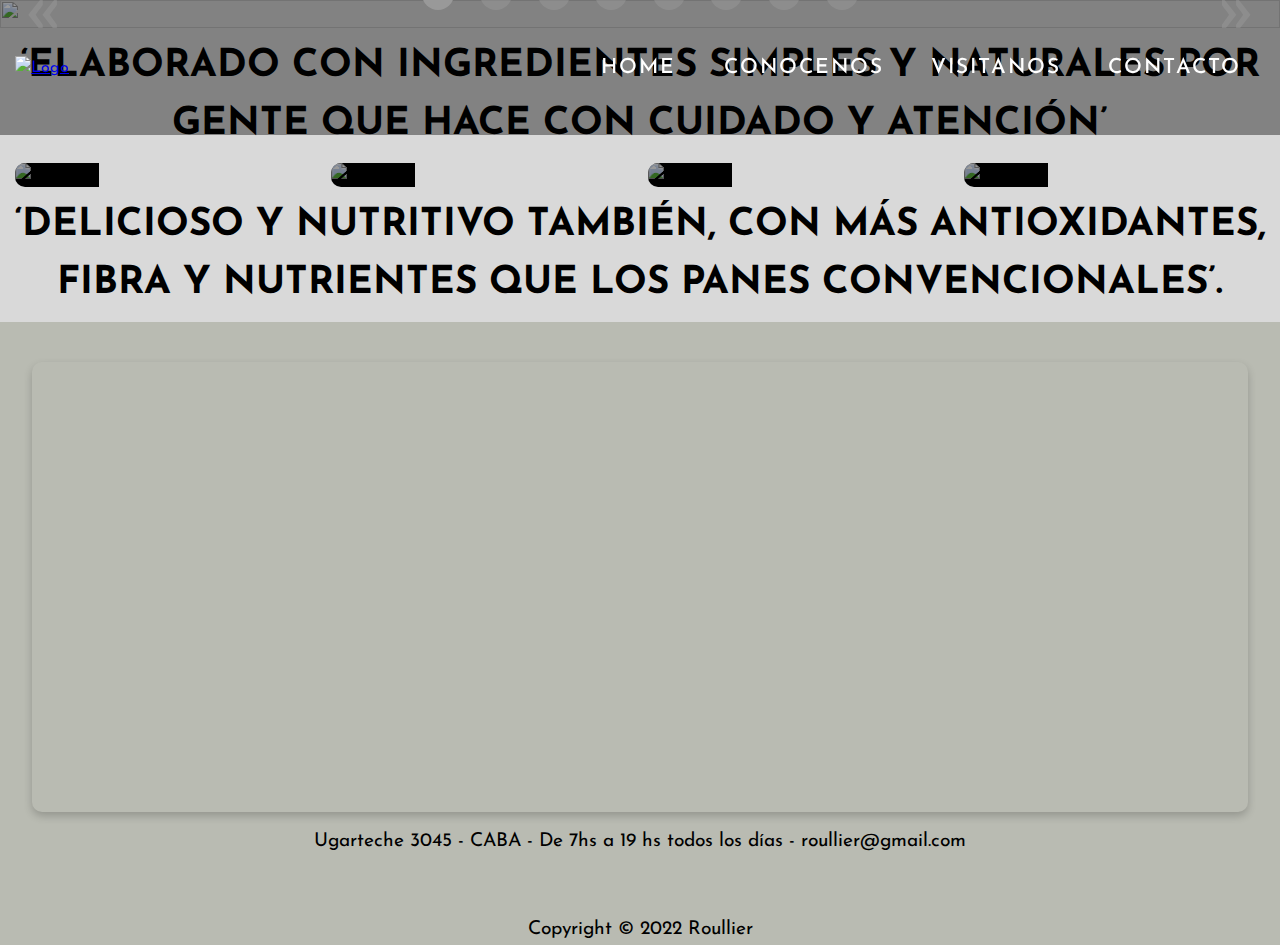
==== commit deaca7f5: "eliminacion de animacion" ====
--- a/index.html
+++ b/index.html
@@ -49,8 +49,8 @@
 	  
 	  <div class="carousel">
 			<div class="carousel__track">
-				  <img class="carousel__img slideAnimation" id="img1" src="https://ingyrial.sirv.com/Images/Roullier/imgCarousel1.webp" alt=""/>
-				  <img class="carousel__img carousel__hidden" id="img2" src="https://ingyrial.sirv.com/Images/Roullier/imgCarousel1.webp" alt=""/>
+				  <img class="carousel__img" id="img" src="https://ingyrial.sirv.com/Images/Roullier/imgCarousel1.webp" alt=""/>
+				  
 			</div>
 		
 			<div class="carousel__buttons">
--- a/style.css
+++ b/style.css
@@ -139,13 +139,14 @@
 .nav__logo img {
     width: 20vh;
 }
-
+ #img2{
+     position: absolute;
+ }
 .nav__logo__movil {
     display: none;
 }
 
 /*Fin Estilo Nav*/
-
 /*Carousel Style*/
 .carousel {
     display: flex;
@@ -156,7 +157,12 @@
     overflow: hidden;
     background-color: #d9d9d9;
 }
-
+#img2{
+  position: relative;
+}
+#img1{
+  position: absolute;
+}
 .carousel__img {
     display: none;
     overflow: hidden;
@@ -169,8 +175,7 @@
 
 .carousel__track img {
     display: block;
-    position:relative;
-   min-width:100vw;
+    min-width:100vw;
     width: 100%;
     height: 100%;
     object-fit: cover;
@@ -181,6 +186,12 @@
     display: block;
 }
 
+.carousel__img-visible {
+    display: block;
+}
+ .carousel__hidden{
+     opacity:0;
+ }
 .slideAnimation {
     animation: slide 1.5s;
 }
@@ -511,29 +522,28 @@
     align-self: center;
 }
 
-  .fa-badge-check{
-      width: 25vh;
-      height: 25vh;
-  }
-  .confirmacion-formulario{
-      margin-top:30vh;
-      display: flex;
-      flex-direction: column;
-      align-items: center;
-
-  }
+.fa-badge-check{
+    width: 25vh;
+    height: 25vh;
+}
+.confirmacion-formulario{
+    margin-top:30vh;
+    display: flex;
+    flex-direction: column;
+    align-items: center;
+
+}
 .confirmacion-formulario p{
-      font-size:2rem;
-  }
+    font-size:2rem;
+}
 .confirmacion-formulario h1{
     font-size:3rem;
-  }
+}
 .confirmacion-formulario__ico{
     width: 20vh;
     margin-bottom:10vh;
-  fill:darkolivegreen;
-}
-
+    fill:darkolivegreen;
+}
 
 @media (min-width: 1023px) {
     .card__txt:hover {
@@ -560,7 +570,7 @@
         justify-content: start;
         width: 40%;
         transform: translatex(100%);
-        transition: transform 0.5s ease-in;
+        transition: transform 0.3s ease-in;
         background-color: rgba(185, 187, 178, 90%);
     }
 
@@ -728,7 +738,7 @@
         justify-content: start;
         width: 40%;
         transform: translatex(100%);
-        transition: transform 0.5s ease-in;
+        transition: transform 0.3s ease-in;
         background-color: rgba(185, 187, 178, 90%);
     }
 
